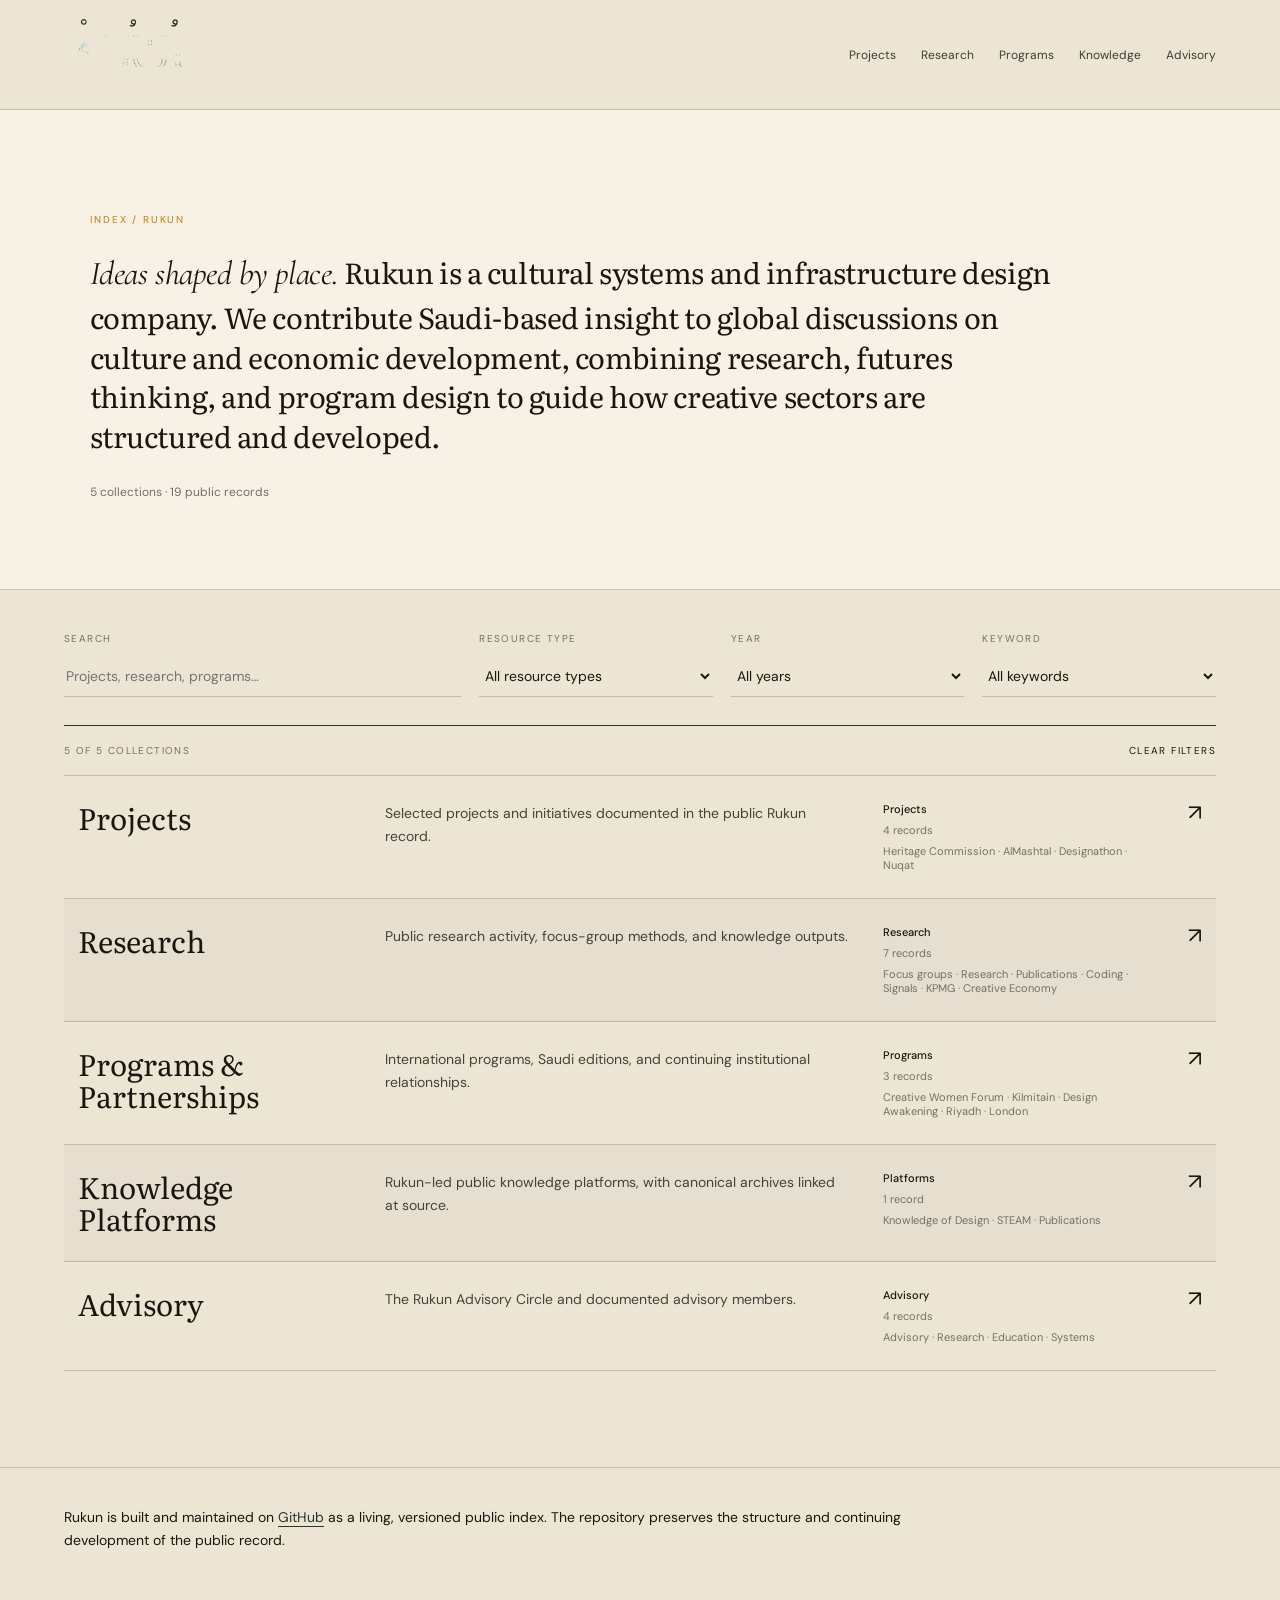
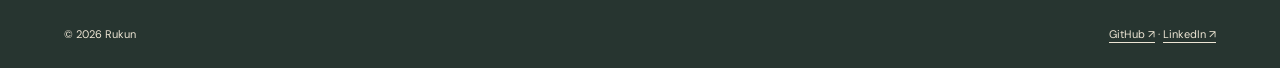
==== index.html @ ff879c49 "Restore Rukun logo and move forest accent to footer" ====
<!doctype html>
<html lang="en">
<head>
<meta charset="utf-8"><meta name="viewport" content="width=device-width,initial-scale=1">
<meta name="description" content="Rukun public index for projects, research, programs, knowledge platforms, advisory records, and institutional provenance.">
<title>Index — Rukun</title>
<link rel="stylesheet" href="styles.css?v=12">
</head>
<body class="site rukun-home">

<header class="site-nav">
  <a class="site-id" href="index.html" aria-label="Rukun"><img class="rukun-logo" src="assets/rukun-logo-clean.png?v=12" alt="Rukun"></a>
<nav>
  <a href="projects.html">Projects</a>
  <a href="research.html">Research</a>
  <a href="programs.html">Programs</a>
  <a href="platforms.html">Knowledge</a>
  <a href="advisory.html">Advisory</a>
</nav>
</header>
<main>
  <section class="rukun-hero">
    <p class="rukun-eyebrow">Index / Rukun</p>
    <p class="rukun-intro"><span class="statement">Ideas shaped by place.</span> Rukun is a cultural systems and infrastructure design company. We contribute Saudi-based insight to global discussions on culture and economic development, combining research, futures thinking, and program design to guide how creative sectors are structured and developed.</p>
    <p class="rukun-meta">5 collections · 19 public records</p>
  </section>

  <section class="rukun-directory" aria-label="Rukun directory">
    <div class="rukun-toolbar">
      <label class="rukun-search">
        <span>Search</span>
        <input id="search" type="search" placeholder="Projects, research, programs…" autocomplete="off">
      </label>
      <label>
        <span>Resource type</span>
        <select id="type"><option value="">All resource types</option></select>
      </label>
      <label>
        <span>Year</span>
        <select id="year"><option value="">All years</option></select>
      </label>
      <label>
        <span>Keyword</span>
        <select id="keyword"><option value="">All keywords</option></select>
      </label>
    </div>

    <div class="rukun-directory-head">
      <p id="resultCount">5 of 5 collections</p>
      <button id="clear" type="button">Clear filters</button>
    </div>

    <div id="list" class="rukun-resource-list"></div>
    <p id="empty" class="rukun-empty" hidden>No collections match those filters.</p>
  </section>

  <section class="rukun-note">
    <p>Rukun is built and maintained on <a href="https://github.com/rukun-sa/Index" target="_blank" rel="noopener">GitHub</a> as a living, versioned public index. The repository preserves the structure and continuing development of the public record.</p>
  </section>
</main>

<footer class="footer">
  <span>© 2026 Rukun</span>
  <span><a href="https://github.com/rukun-sa/Index" target="_blank" rel="noopener">GitHub ↗</a> · <a href="https://www.linkedin.com/company/rukun-sa/" target="_blank" rel="noopener">LinkedIn ↗</a></span>
</footer>
<script src="app.js?v=1"></script>
</body>
</html>
---- styles.css ----
@import url('https://fonts.googleapis.com/css2?family=Cormorant:ital,wght@0,400;1,400&family=DM+Sans:wght@400;500;600&family=Literata:opsz,wght@7..72,400;7..72,500&display=swap');

:root{
  --ink:#1B1511;--parchment:#EDE5D4;--cream:#F7F1E6;--slate:#68737A;
  --forest:#273530;--rose:#B56A63;--saffron:#C98A28;
  --line:rgba(27,21,17,.20);--muted:#756f67;
}
*{box-sizing:border-box}
html{scroll-behavior:smooth}
body{margin:0;background:var(--cream);color:var(--ink);font-family:"DM Sans",Arial,sans-serif;-webkit-font-smoothing:antialiased}
a{color:inherit}
.site{min-height:100vh}
.site-nav{min-height:auto;display:flex;align-items:center;justify-content:space-between;gap:34px;padding:16px clamp(22px,5vw,74px);border-top:0;border-bottom:1px solid var(--line);background:var(--parchment)}
.site-id{display:inline-flex;align-items:center;text-decoration:none;line-height:0}
.rukun-logo{display:block;width:118px;height:auto}
.site-nav nav{margin-left:auto;display:flex;gap:25px;flex-wrap:wrap;justify-content:flex-end}
.site-nav nav a{text-decoration:none;font-size:12px;color:#403a35}
.site-nav nav a:hover{text-decoration:underline;text-underline-offset:4px}
.active-projects .site-nav nav a[href="projects.html"],
.active-research .site-nav nav a[href="research.html"],
.active-programs .site-nav nav a[href="programs.html"],
.active-platforms .site-nav nav a[href="platforms.html"],
.active-advisory .site-nav nav a[href="advisory.html"],
.active-provenance .site-nav nav a[href="provenance.html"]{color:var(--saffron);text-decoration:underline;text-underline-offset:4px}

.frame,.rukun-home main{max-width:1600px;margin:0 auto}
.rukun-hero{padding:clamp(64px,8vw,120px) clamp(22px,7vw,108px) clamp(58px,7vw,92px);border-bottom:1px solid rgba(39,53,48,.24);background:var(--cream)}
.rukun-eyebrow,.eyebrow{margin:0 0 25px;font-size:10px;text-transform:uppercase;letter-spacing:.18em;font-weight:500;color:var(--saffron)}
.rukun-intro{max-width:980px;margin:0 0 28px;font-family:"Literata",Georgia,serif;font-size:clamp(21px,2.25vw,31px);line-height:1.38;letter-spacing:-.015em}
.statement{font-family:"Cormorant",Georgia,serif;font-style:italic;font-size:1.16em}
.rukun-meta{margin:0;color:var(--muted);font-size:12px}

.rukun-directory{padding:34px clamp(22px,5vw,74px) 96px;background:var(--parchment)}
.rukun-toolbar{display:grid;grid-template-columns:1.7fr repeat(3,1fr);gap:18px;padding:8px 0 28px;border-bottom:1px solid var(--forest)}
.rukun-toolbar label{display:flex;flex-direction:column;gap:10px}
.rukun-toolbar span,.rukun-directory-head{font-size:10px;text-transform:uppercase;letter-spacing:.14em;color:var(--muted)}
input,select{width:100%;min-height:42px;border:0;border-bottom:1px solid var(--line);background:transparent;padding:0 2px;color:var(--ink);font:inherit;font-size:14px;outline:none}
.rukun-directory-head{display:flex;justify-content:space-between;align-items:center;padding:18px 0}
.rukun-directory-head p{margin:0}
#clear{border:0;background:none;padding:0;font:inherit;font-size:10px;text-transform:uppercase;letter-spacing:.14em;cursor:pointer;color:var(--ink)}
.rukun-resource-list{border-top:1px solid var(--line)}
.rukun-resource{display:grid;grid-template-columns:minmax(190px,1fr) minmax(310px,1.7fr) minmax(190px,.9fr) 40px;gap:34px;align-items:start;padding:26px 14px;border-bottom:1px solid var(--line);transition:background .18s ease}
.rukun-resource:nth-child(even){background:rgba(104,115,122,.055)}
.rukun-resource:hover{background:rgba(181,106,99,.055)}
.rukun-resource h2{margin:0;font-family:"Literata",Georgia,serif;font-weight:400;font-size:clamp(25px,2.3vw,35px);line-height:1.08}
.rukun-description{margin:0;font-size:14px;line-height:1.62;color:#47413c}
.rukun-taxonomy{display:flex;flex-direction:column;gap:7px;font-size:11px;color:var(--muted)}
.rukun-taxonomy strong{font-weight:500;color:var(--ink)}
.rukun-visit{justify-self:end;text-decoration:none;font-size:22px;line-height:1}
.rukun-visit:hover{color:var(--rose)}
.rukun-empty{padding:56px 0;color:var(--muted)}
.rukun-note{padding:38px clamp(22px,5vw,74px) 48px;border-top:1px solid var(--line);background:var(--parchment);color:var(--ink)}
.rukun-note p{max-width:880px;margin:0;font-size:14px;line-height:1.65}
.rukun-note a,.footer a,.text-link{ text-underline-offset:4px }
.rukun-note a{color:var(--forest)}
.footer a:hover{color:var(--saffron)}

.data-head{padding:29px clamp(22px,5vw,74px) 31px;border-top:0;border-bottom:1px solid rgba(39,53,48,.24);display:grid;grid-template-columns:minmax(150px,.35fr) minmax(0,1fr);gap:34px;align-items:start;background:var(--parchment)}
.page-name{margin:0;font-family:"Literata",Georgia,serif;font-size:28px;color:var(--forest)}
.data-head>p:last-child{margin:3px 0 0;max-width:780px;color:#514b45;font-size:14px;line-height:1.6}

.record-list{padding:0 clamp(22px,5vw,74px) 72px}
.record{display:grid;grid-template-columns:minmax(260px,.9fr) minmax(320px,1.45fr) minmax(180px,.65fr);gap:42px;align-items:start;padding:38px 0;border-bottom:1px solid var(--line)}
.record h2{font-family:"Literata",Georgia,serif;font-weight:400;font-size:clamp(29px,3vw,44px);line-height:1.08;margin:0}
.lead{font-family:"Cormorant",Georgia,serif;font-size:clamp(21px,1.9vw,28px);line-height:1.25;margin:11px 0 0}
.record-description{margin:0;font-size:14px;line-height:1.7;color:#48423d}
.record-description p{margin:0 0 18px}
.record-meta{display:flex;flex-direction:column;gap:8px;font-size:11px;color:var(--muted)}
.record-meta span{padding-bottom:7px;border-bottom:1px solid rgba(27,21,17,.12)}
.record-meta span:last-child{border-bottom:0}
.text-link{display:inline-flex;margin-top:4px;font-size:12px}
.release-note{padding:0 clamp(22px,5vw,74px) 76px}
.release-note p{max-width:860px;margin:0;padding:18px 20px;border-left:3px solid var(--rose);background:var(--parchment);font-size:13px;line-height:1.65}
.section-intro{padding:45px clamp(22px,5vw,74px) 36px;border-bottom:1px solid var(--line)}
.large-copy{max-width:920px;margin:0;font-family:"Literata",Georgia,serif;font-size:clamp(21px,2.2vw,30px);line-height:1.42}
.provenance-section{display:grid;grid-template-columns:minmax(260px,.8fr) minmax(0,1.35fr);gap:60px;padding:48px clamp(22px,5vw,74px) 64px;border-bottom:1px solid var(--line)}
.provenance-section h2{font-family:"Literata",Georgia,serif;font-weight:400;font-size:clamp(30px,3.5vw,50px);line-height:1.08;margin:0}
.provenance-section>p,.provenance-section>div:last-child{max-width:880px;margin:0;font-size:14px;line-height:1.75;color:#48423d}
.provenance-list p{margin:0 0 22px}.provenance-list p:last-child{margin-bottom:0}
.provenance-list strong{color:var(--ink);font-weight:600}
.footer{display:flex;justify-content:space-between;gap:20px;flex-wrap:wrap;padding:27px clamp(22px,5vw,74px);border-top:0;font-size:11px;color:var(--parchment);background:var(--forest)}

@media(max-width:1050px){
  .rukun-toolbar{grid-template-columns:1.6fr 1fr}
  .rukun-resource{grid-template-columns:1fr 1.5fr 36px}
  .rukun-taxonomy{grid-column:1/3;flex-direction:row;flex-wrap:wrap;gap:7px 18px}
  .rukun-visit{grid-column:3;grid-row:1}
  .record{grid-template-columns:1fr 1.3fr}.record-meta{grid-column:1/3;flex-direction:row;flex-wrap:wrap;gap:8px 18px}
}
@media(max-width:700px){
  .rukun-logo{width:106px}
  .site-nav{display:block;padding:14px 22px 15px}.site-nav nav{display:flex;margin-top:13px;margin-left:0;gap:10px 16px}
  .rukun-hero{padding:48px 22px 50px}.rukun-intro{font-size:22px}
  .rukun-directory{padding:28px 22px 68px}.rukun-toolbar{grid-template-columns:1fr}
  .rukun-resource{grid-template-columns:1fr 32px;gap:14px}.rukun-description,.rukun-taxonomy{grid-column:1/3}.rukun-visit{grid-column:2;grid-row:1}
  .data-head{grid-template-columns:1fr;gap:8px;padding:24px 22px}
  .record-list{padding:0 22px 56px}.record{grid-template-columns:1fr;gap:18px;padding:32px 0}.record-meta{grid-column:auto;flex-direction:row;flex-wrap:wrap}
  .release-note{padding:0 22px 56px}.section-intro{padding:36px 22px 32px}
  .provenance-section{grid-template-columns:1fr;gap:22px;padding:38px 22px 50px}
  .footer{padding:24px 22px;flex-direction:column}
  .rukun-note{padding:38px 22px 54px}
}
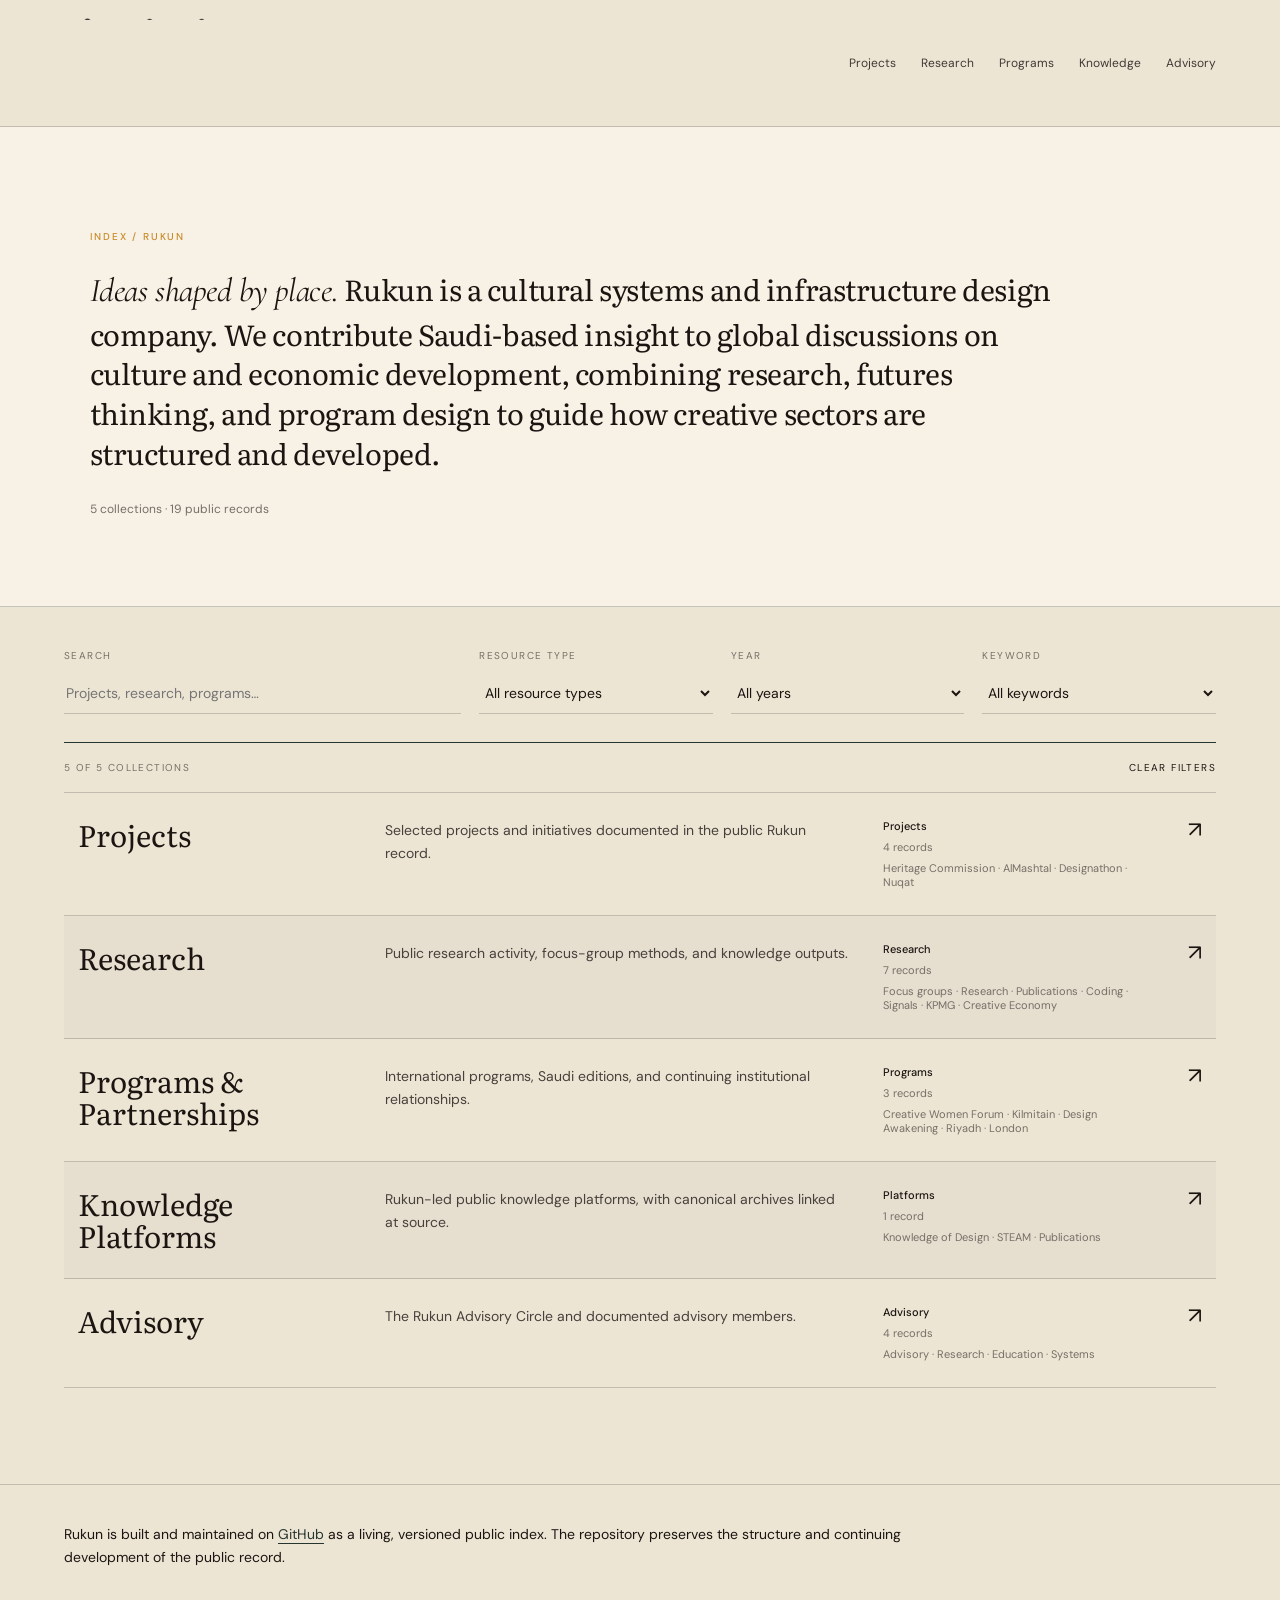
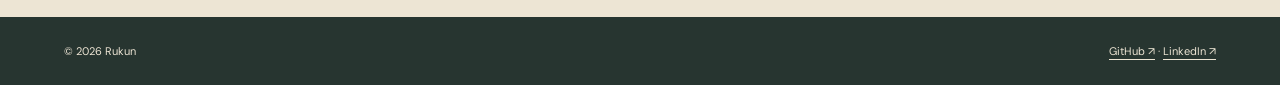
==== commit 1dbc5548: "Use verified Rukun logo and update public links and advisory profiles" ====
--- a/index.html
+++ b/index.html
@@ -4,12 +4,12 @@
 <meta charset="utf-8"><meta name="viewport" content="width=device-width,initial-scale=1">
 <meta name="description" content="Rukun public index for projects, research, programs, knowledge platforms, advisory records, and institutional provenance.">
 <title>Index — Rukun</title>
-<link rel="stylesheet" href="styles.css?v=12">
+<link rel="stylesheet" href="styles.css?v=13">
 </head>
 <body class="site rukun-home">
 
 <header class="site-nav">
-  <a class="site-id" href="index.html" aria-label="Rukun"><img class="rukun-logo" src="assets/rukun-logo-clean.png?v=12" alt="Rukun"></a>
+  <a class="site-id" href="index.html" aria-label="Rukun"><img class="rukun-logo" src="assets/rukun-logo-web-original.png?v=13" alt="Rukun"></a>
 <nav>
   <a href="projects.html">Projects</a>
   <a href="research.html">Research</a>
--- a/styles.css
+++ b/styles.css
@@ -12,7 +12,7 @@
 .site{min-height:100vh}
 .site-nav{min-height:auto;display:flex;align-items:center;justify-content:space-between;gap:34px;padding:16px clamp(22px,5vw,74px);border-top:0;border-bottom:1px solid var(--line);background:var(--parchment)}
 .site-id{display:inline-flex;align-items:center;text-decoration:none;line-height:0}
-.rukun-logo{display:block;width:118px;height:auto}
+.rukun-logo{display:block;width:145px;height:auto;max-width:none}
 .site-nav nav{margin-left:auto;display:flex;gap:25px;flex-wrap:wrap;justify-content:flex-end}
 .site-nav nav a{text-decoration:none;font-size:12px;color:#403a35}
 .site-nav nav a:hover{text-decoration:underline;text-underline-offset:4px}
@@ -88,7 +88,7 @@
   .record{grid-template-columns:1fr 1.3fr}.record-meta{grid-column:1/3;flex-direction:row;flex-wrap:wrap;gap:8px 18px}
 }
 @media(max-width:700px){
-  .rukun-logo{width:106px}
+  .rukun-logo{width:128px;height:auto}
   .site-nav{display:block;padding:14px 22px 15px}.site-nav nav{display:flex;margin-top:13px;margin-left:0;gap:10px 16px}
   .rukun-hero{padding:48px 22px 50px}.rukun-intro{font-size:22px}
   .rukun-directory{padding:28px 22px 68px}.rukun-toolbar{grid-template-columns:1fr}
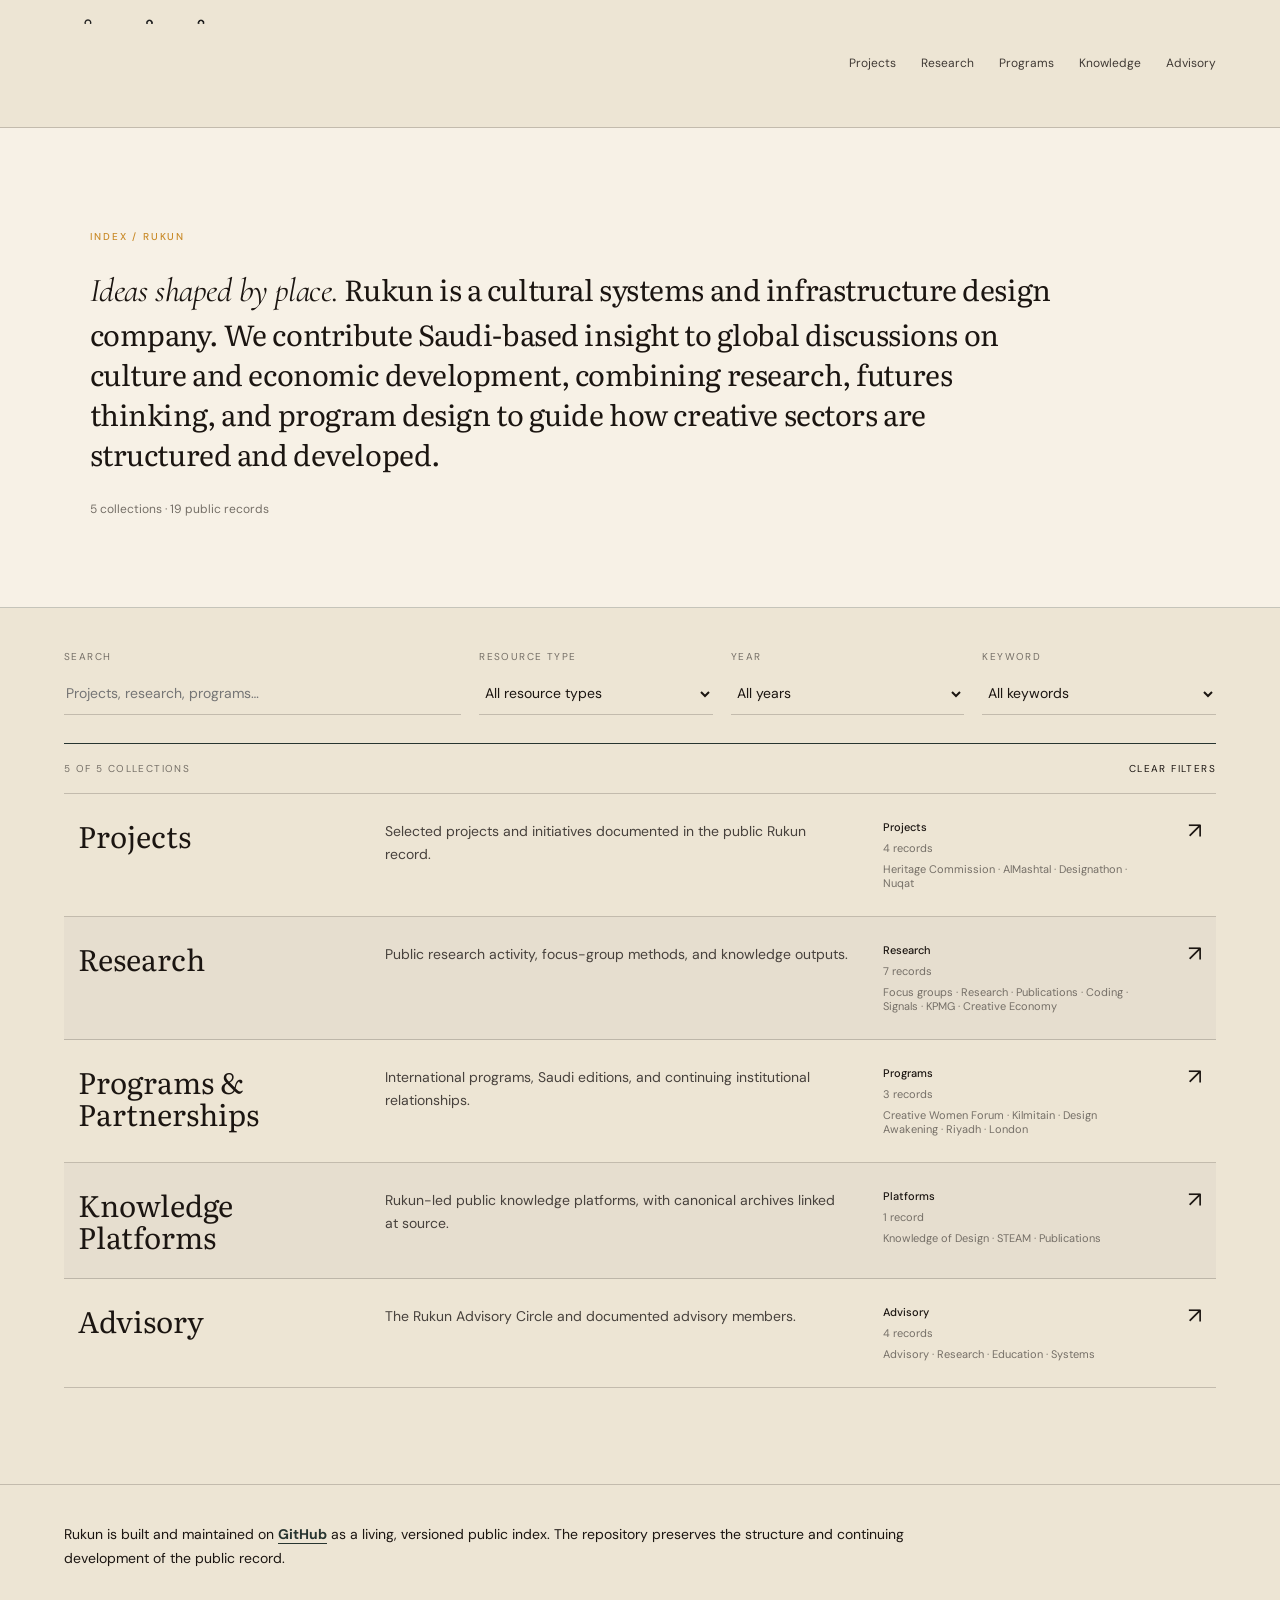
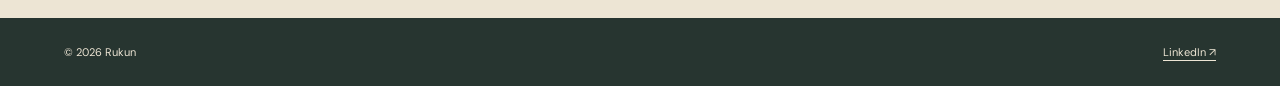
==== commit fa71e419: "Fix logo from Illustrator source and clean site copy" ====
--- a/index.html
+++ b/index.html
@@ -4,12 +4,12 @@
 <meta charset="utf-8"><meta name="viewport" content="width=device-width,initial-scale=1">
 <meta name="description" content="Rukun public index for projects, research, programs, knowledge platforms, advisory records, and institutional provenance.">
 <title>Index — Rukun</title>
-<link rel="stylesheet" href="styles.css?v=13">
+<link rel="stylesheet" href="styles.css?v=14">
 </head>
 <body class="site rukun-home">
 
 <header class="site-nav">
-  <a class="site-id" href="index.html" aria-label="Rukun"><img class="rukun-logo" src="assets/rukun-logo-web-original.png?v=13" alt="Rukun"></a>
+  <a class="site-id" href="index.html" aria-label="Rukun"><img class="rukun-logo" src="assets/rukun-logo-from-ai.png?v=14" alt="Rukun"></a>
 <nav>
   <a href="projects.html">Projects</a>
   <a href="research.html">Research</a>
@@ -55,13 +55,13 @@
   </section>
 
   <section class="rukun-note">
-    <p>Rukun is built and maintained on <a href="https://github.com/rukun-sa/Index" target="_blank" rel="noopener">GitHub</a> as a living, versioned public index. The repository preserves the structure and continuing development of the public record.</p>
+    <p>Rukun is built and maintained on <a href="https://github.com/rukun-sa/Index" target="_blank" rel="noopener"><strong>GitHub</strong></a> as a living, versioned public index. The repository preserves the structure and continuing development of the public record.</p>
   </section>
 </main>
 
 <footer class="footer">
   <span>© 2026 Rukun</span>
-  <span><a href="https://github.com/rukun-sa/Index" target="_blank" rel="noopener">GitHub ↗</a> · <a href="https://www.linkedin.com/company/rukun-sa/" target="_blank" rel="noopener">LinkedIn ↗</a></span>
+  <span><a href="https://www.linkedin.com/company/rukun-sa/" target="_blank" rel="noopener">LinkedIn ↗</a></span>
 </footer>
 <script src="app.js?v=1"></script>
 </body>
--- a/styles.css
+++ b/styles.css
@@ -88,7 +88,7 @@
   .record{grid-template-columns:1fr 1.3fr}.record-meta{grid-column:1/3;flex-direction:row;flex-wrap:wrap;gap:8px 18px}
 }
 @media(max-width:700px){
-  .rukun-logo{width:128px;height:auto}
+  .rukun-logo{width:132px;height:auto}
   .site-nav{display:block;padding:14px 22px 15px}.site-nav nav{display:flex;margin-top:13px;margin-left:0;gap:10px 16px}
   .rukun-hero{padding:48px 22px 50px}.rukun-intro{font-size:22px}
   .rukun-directory{padding:28px 22px 68px}.rukun-toolbar{grid-template-columns:1fr}
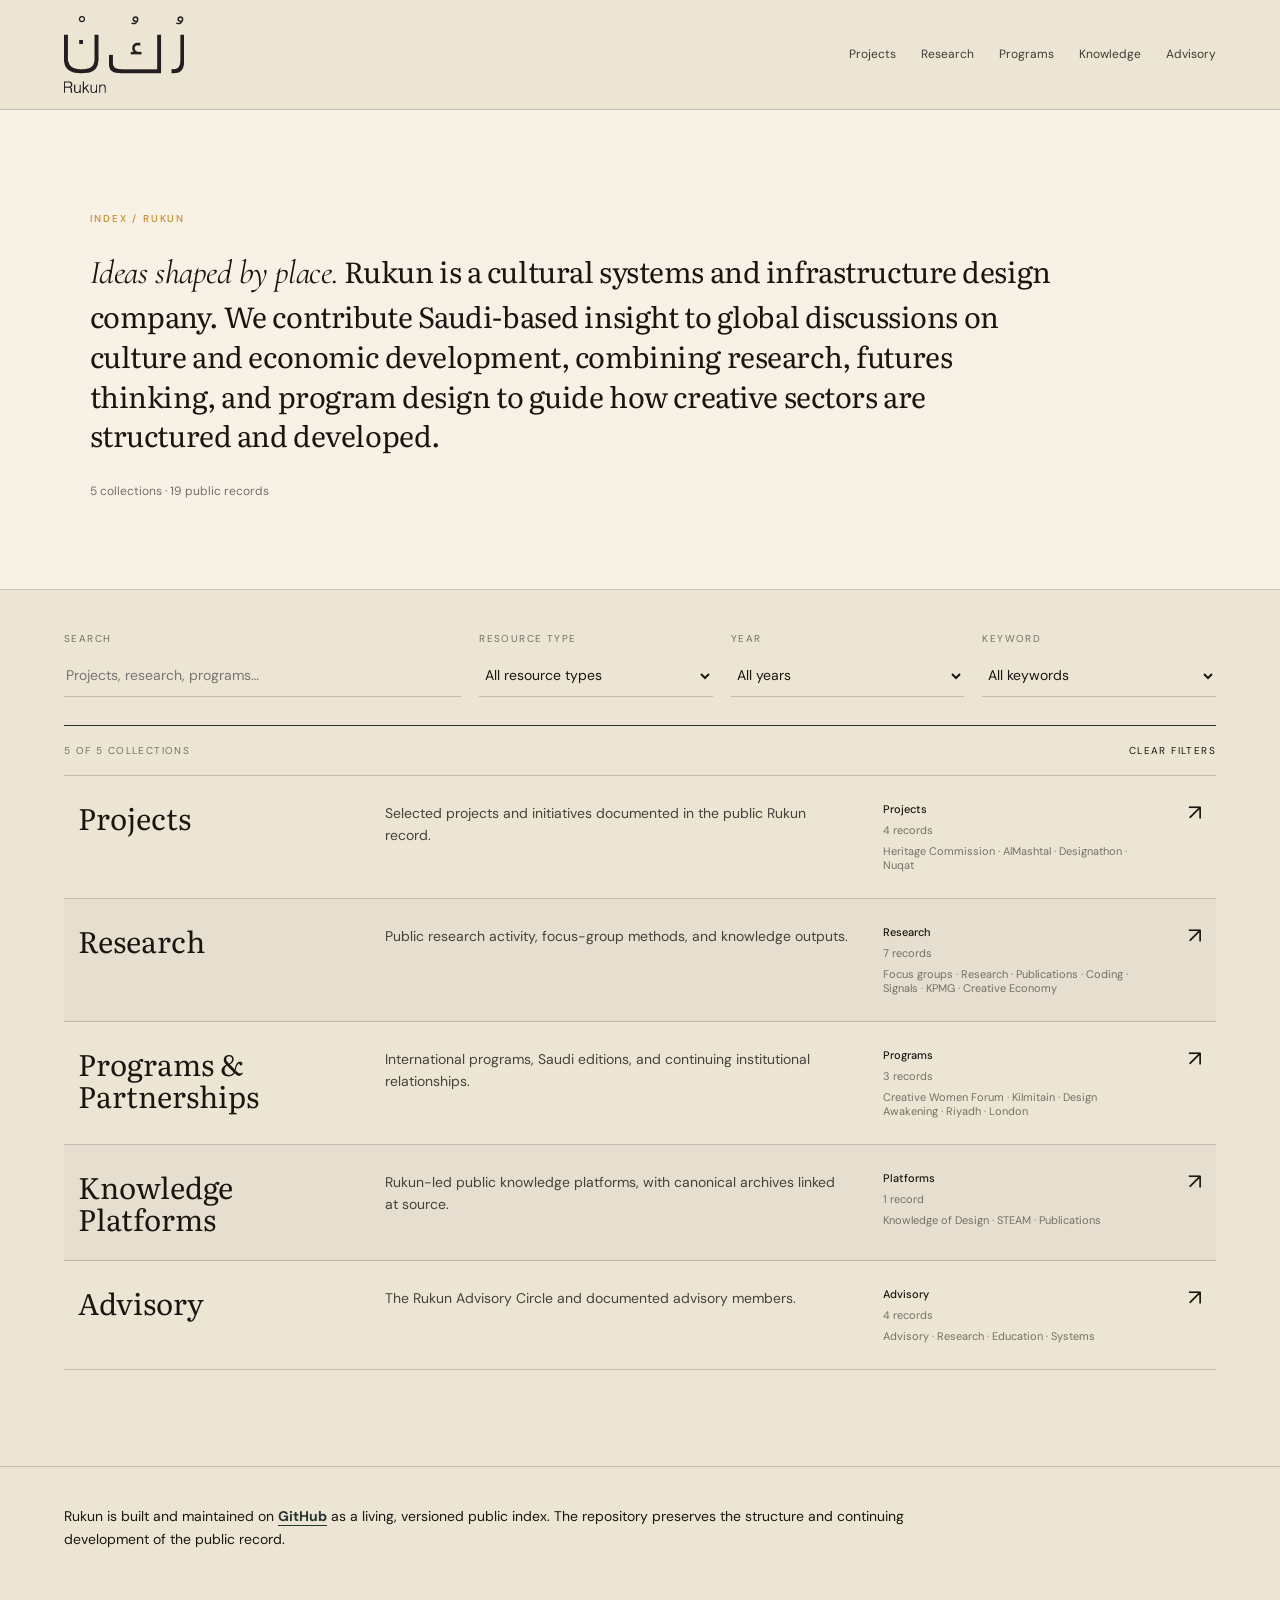
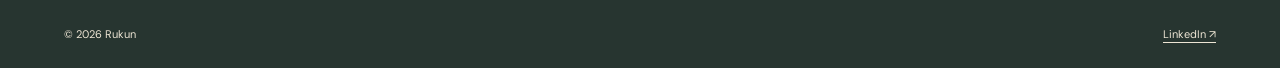
==== commit e0fd9efc: "Use user-provided Rukun logo asset" ====
--- a/index.html
+++ b/index.html
@@ -4,12 +4,12 @@
 <meta charset="utf-8"><meta name="viewport" content="width=device-width,initial-scale=1">
 <meta name="description" content="Rukun public index for projects, research, programs, knowledge platforms, advisory records, and institutional provenance.">
 <title>Index — Rukun</title>
-<link rel="stylesheet" href="styles.css?v=14">
+<link rel="stylesheet" href="styles.css?v=15">
 </head>
 <body class="site rukun-home">
 
 <header class="site-nav">
-  <a class="site-id" href="index.html" aria-label="Rukun"><img class="rukun-logo" src="assets/rukun-logo-from-ai.png?v=14" alt="Rukun"></a>
+  <a class="site-id" href="index.html" aria-label="Rukun"><img class="rukun-logo" src="assets/rukun-logo-user.png?v=15" alt="Rukun"></a>
 <nav>
   <a href="projects.html">Projects</a>
   <a href="research.html">Research</a>
--- a/styles.css
+++ b/styles.css
@@ -12,7 +12,7 @@
 .site{min-height:100vh}
 .site-nav{min-height:auto;display:flex;align-items:center;justify-content:space-between;gap:34px;padding:16px clamp(22px,5vw,74px);border-top:0;border-bottom:1px solid var(--line);background:var(--parchment)}
 .site-id{display:inline-flex;align-items:center;text-decoration:none;line-height:0}
-.rukun-logo{display:block;width:145px;height:auto;max-width:none}
+.rukun-logo{display:block;width:120px;height:auto;max-width:100%}
 .site-nav nav{margin-left:auto;display:flex;gap:25px;flex-wrap:wrap;justify-content:flex-end}
 .site-nav nav a{text-decoration:none;font-size:12px;color:#403a35}
 .site-nav nav a:hover{text-decoration:underline;text-underline-offset:4px}
@@ -88,7 +88,7 @@
   .record{grid-template-columns:1fr 1.3fr}.record-meta{grid-column:1/3;flex-direction:row;flex-wrap:wrap;gap:8px 18px}
 }
 @media(max-width:700px){
-  .rukun-logo{width:132px;height:auto}
+  .rukun-logo{width:108px;height:auto;max-width:100%}
   .site-nav{display:block;padding:14px 22px 15px}.site-nav nav{display:flex;margin-top:13px;margin-left:0;gap:10px 16px}
   .rukun-hero{padding:48px 22px 50px}.rukun-intro{font-size:22px}
   .rukun-directory{padding:28px 22px 68px}.rukun-toolbar{grid-template-columns:1fr}
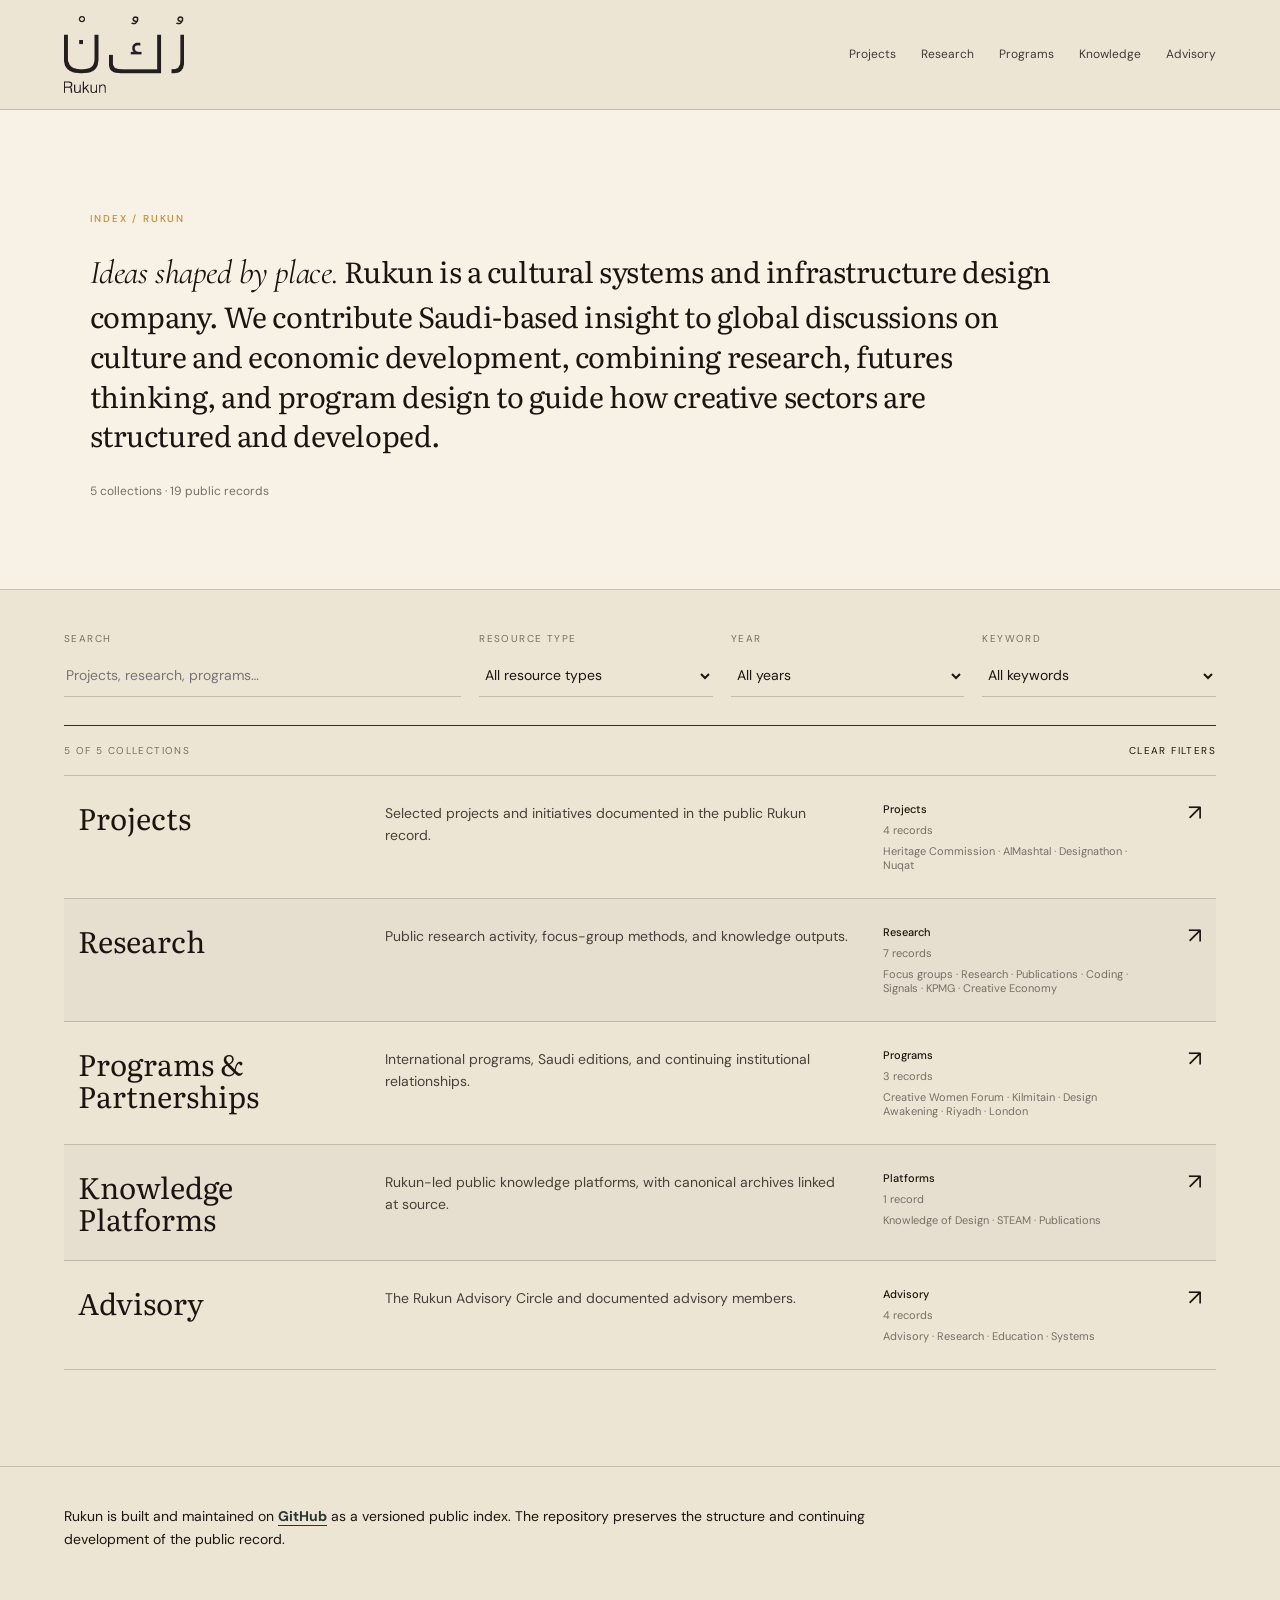
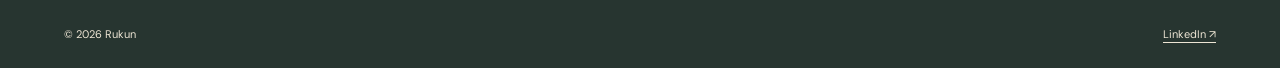
==== commit aa477f05: "Remove 'living' from index copy" ====
--- a/index.html
+++ b/index.html
@@ -55,7 +55,7 @@
   </section>
 
   <section class="rukun-note">
-    <p>Rukun is built and maintained on <a href="https://github.com/rukun-sa/Index" target="_blank" rel="noopener"><strong>GitHub</strong></a> as a living, versioned public index. The repository preserves the structure and continuing development of the public record.</p>
+    <p>Rukun is built and maintained on <a href="https://github.com/rukun-sa/Index" target="_blank" rel="noopener"><strong>GitHub</strong></a> as a versioned public index. The repository preserves the structure and continuing development of the public record.</p>
   </section>
 </main>
 
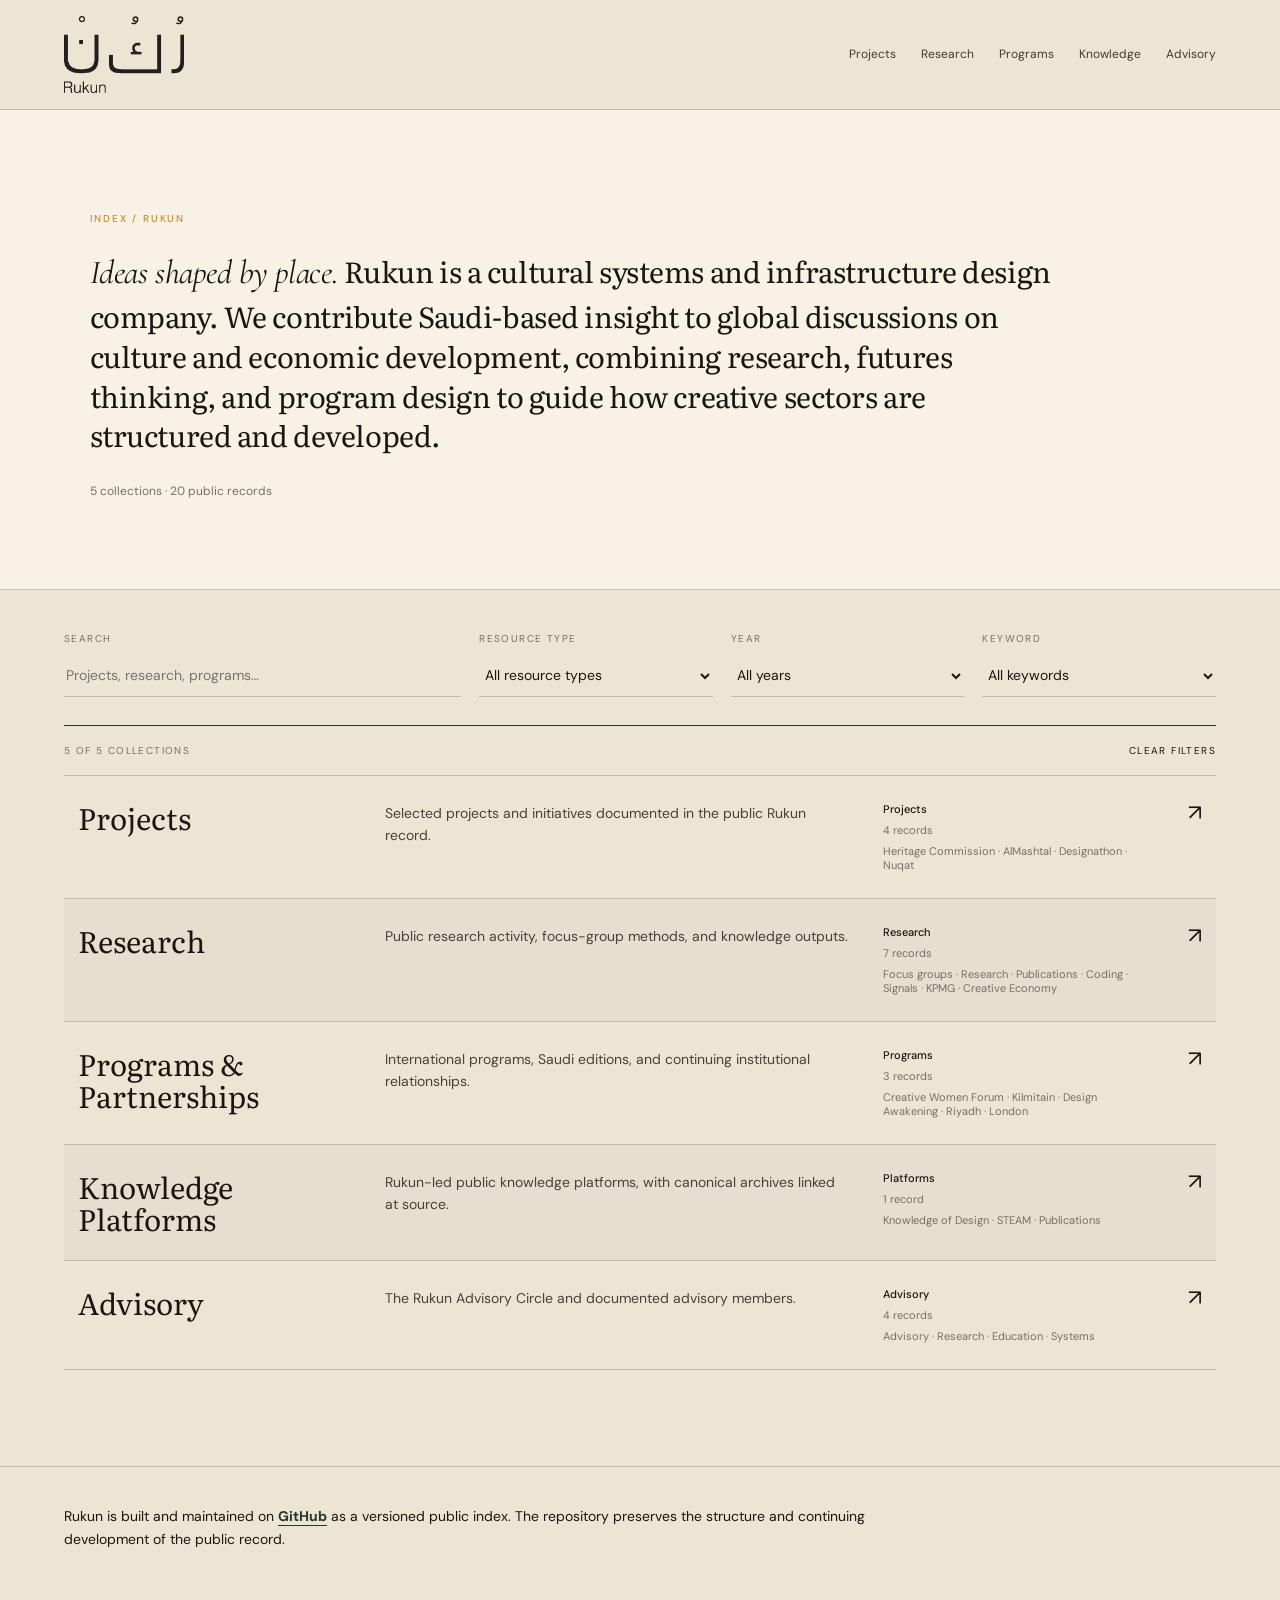
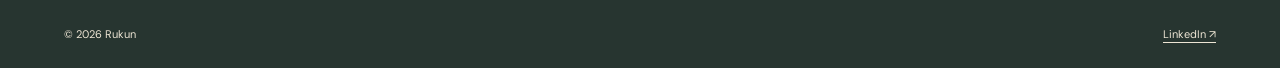
==== commit 513a6c48: "Update public record count" ====
--- a/index.html
+++ b/index.html
@@ -22,7 +22,7 @@
   <section class="rukun-hero">
     <p class="rukun-eyebrow">Index / Rukun</p>
     <p class="rukun-intro"><span class="statement">Ideas shaped by place.</span> Rukun is a cultural systems and infrastructure design company. We contribute Saudi-based insight to global discussions on culture and economic development, combining research, futures thinking, and program design to guide how creative sectors are structured and developed.</p>
-    <p class="rukun-meta">5 collections · 19 public records</p>
+    <p class="rukun-meta">5 collections · 20 public records</p>
   </section>
 
   <section class="rukun-directory" aria-label="Rukun directory">
@@ -63,6 +63,6 @@
   <span>© 2026 Rukun</span>
   <span><a href="https://www.linkedin.com/company/rukun-sa/" target="_blank" rel="noopener">LinkedIn ↗</a></span>
 </footer>
-<script src="app.js?v=1"></script>
+<script src="app.js?v=2"></script>
 </body>
 </html>
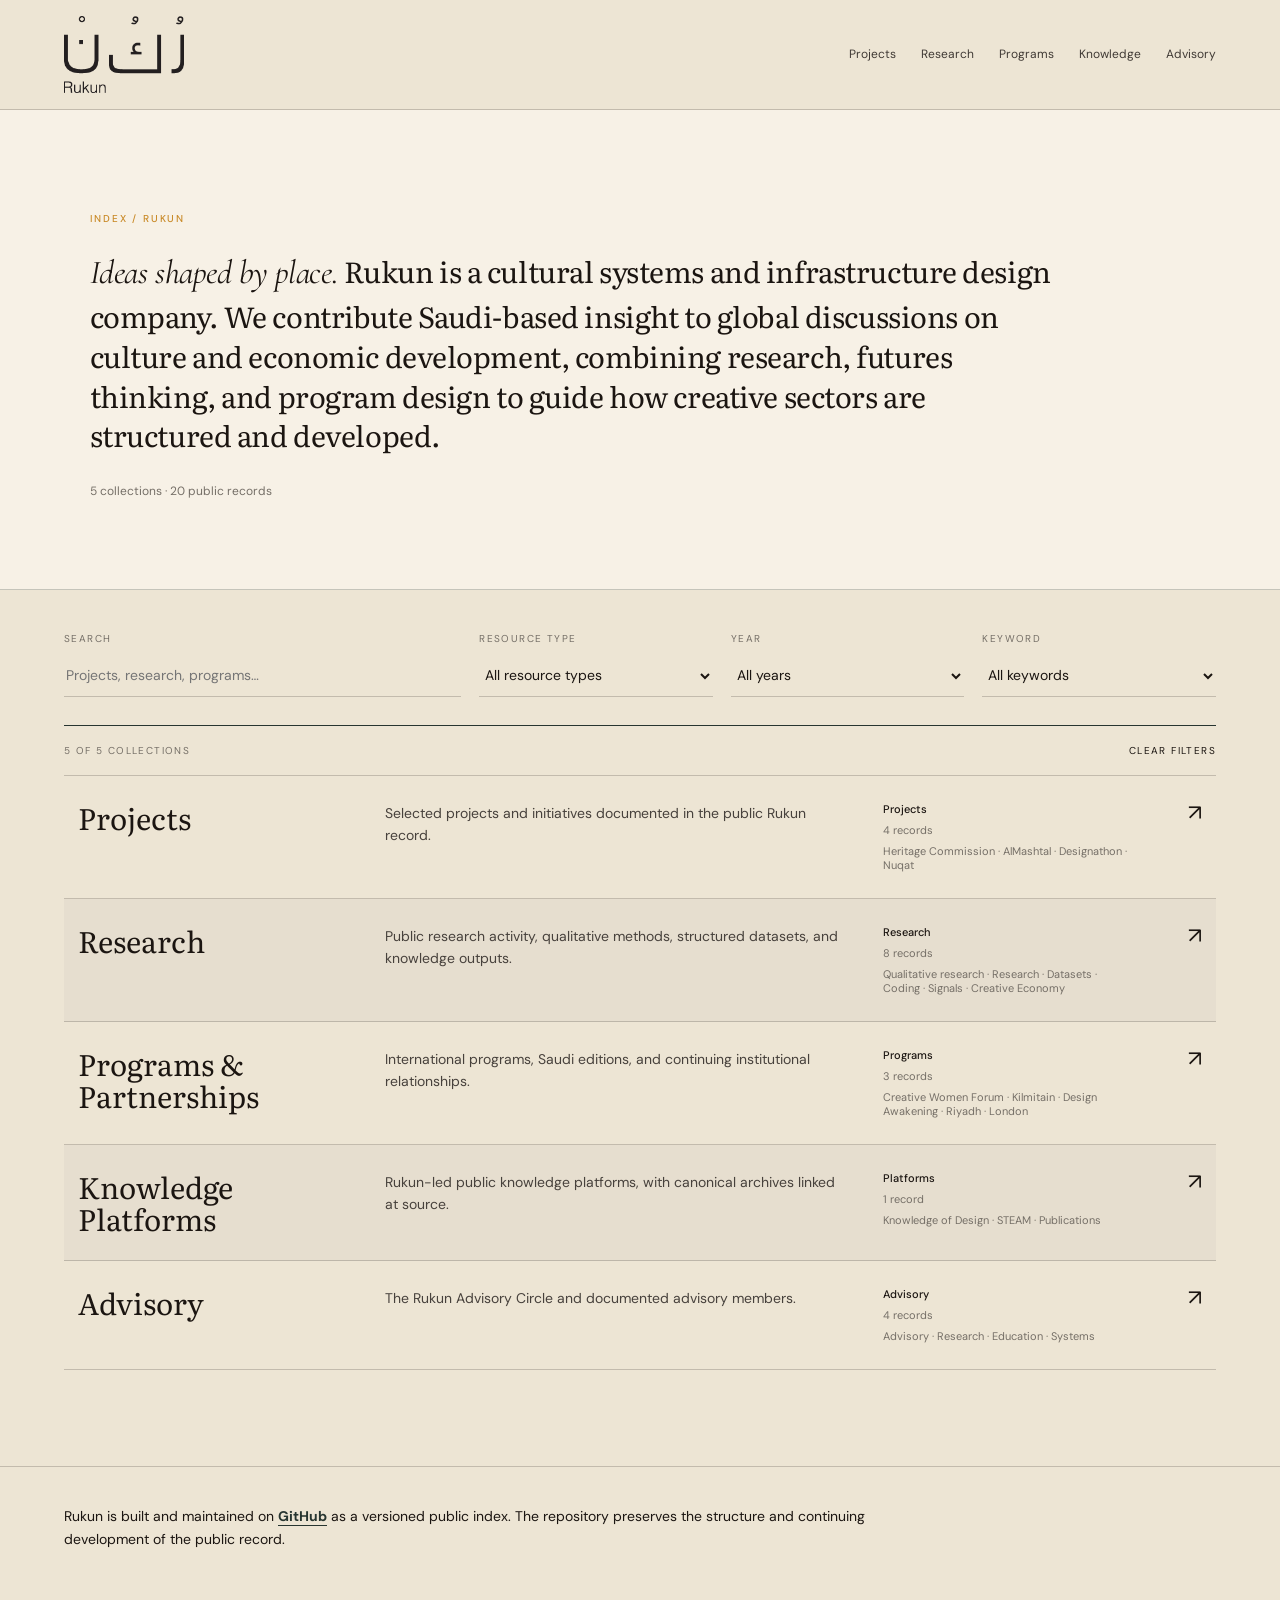
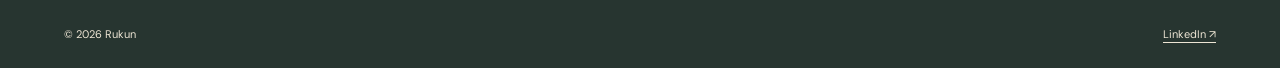
==== commit cb05338a: "Set Rukun social link preview title" ====
--- a/index.html
+++ b/index.html
@@ -2,8 +2,18 @@
 <html lang="en">
 <head>
 <meta charset="utf-8"><meta name="viewport" content="width=device-width,initial-scale=1">
-<meta name="description" content="Rukun public index for projects, research, programs, knowledge platforms, advisory records, and institutional provenance.">
-<title>Index — Rukun</title>
+<meta name="description" content="Rukun is a cultural systems and infrastructure design company working across research, futures thinking, programs, and creative-sector development.">
+<title>Rukun</title>
+<link rel="canonical" href="https://rukun-sa.github.io/Index/">
+<meta property="og:type" content="website">
+<meta property="og:title" content="Rukun">
+<meta property="og:description" content="Rukun is a cultural systems and infrastructure design company working across research, futures thinking, programs, and creative-sector development.">
+<meta property="og:url" content="https://rukun-sa.github.io/Index/">
+<meta property="og:site_name" content="Rukun">
+<meta name="twitter:card" content="summary">
+<meta name="twitter:title" content="Rukun">
+<meta name="twitter:description" content="Rukun is a cultural systems and infrastructure design company working across research, futures thinking, programs, and creative-sector development.">
+
 <link rel="stylesheet" href="styles.css?v=15">
 </head>
 <body class="site rukun-home">
--- a/styles.css
+++ b/styles.css
@@ -99,4 +99,33 @@
   .provenance-section{grid-template-columns:1fr;gap:22px;padding:38px 22px 50px}
   .footer{padding:24px 22px;flex-direction:column}
   .rukun-note{padding:38px 22px 54px}
-}+}
+
+/* Creative Enterprise Frictions */
+.friction-intro{padding:34px clamp(22px,5vw,74px) 10px}
+.friction-intro p{max-width:840px;margin:0;font-size:14px;line-height:1.7;color:#48423d}
+.friction-directory{padding:22px clamp(22px,5vw,74px) 70px}
+.friction-toolbar{display:grid;grid-template-columns:minmax(280px,1.6fr) minmax(180px,.7fr);gap:20px;padding:8px 0 28px;border-bottom:1px solid var(--forest)}
+.friction-toolbar label{display:flex;flex-direction:column;gap:10px}
+.friction-toolbar label>span{font-size:10px;text-transform:uppercase;letter-spacing:.14em;color:var(--muted)}
+.friction-head,.friction-row{display:grid;grid-template-columns:minmax(190px,.9fr) minmax(150px,.6fr) minmax(160px,.7fr) minmax(300px,1.8fr);gap:28px}
+.friction-head{padding:18px 0 14px;border-bottom:1px solid var(--line);font-size:10px;text-transform:uppercase;letter-spacing:.14em;color:var(--muted)}
+.friction-row{align-items:start;padding:25px 0;border-bottom:1px solid var(--line)}
+.friction-row:nth-child(even){background:rgba(104,115,122,.035)}
+.friction-row h2{margin:0;font-family:"Literata",Georgia,serif;font-size:22px;font-weight:400;line-height:1.2}
+.friction-row p{margin:0;font-size:13px;line-height:1.62;color:#48423d}
+.friction-row .friction-stage,.friction-row .friction-area{font-size:11px;line-height:1.5;color:var(--muted)}
+.friction-row[hidden]{display:none}
+@media(max-width:900px){
+  .friction-head{display:none}
+  .friction-row{grid-template-columns:1fr 1fr;gap:10px 24px}
+  .friction-row h2{grid-column:1/3}
+  .friction-row>p:last-child{grid-column:1/3;margin-top:6px}
+}
+@media(max-width:700px){
+  .friction-intro{padding:30px 22px 8px}
+  .friction-directory{padding:18px 22px 54px}
+  .friction-toolbar{grid-template-columns:1fr}
+  .friction-row{grid-template-columns:1fr;gap:8px}
+  .friction-row h2,.friction-row>p:last-child{grid-column:auto}
+}
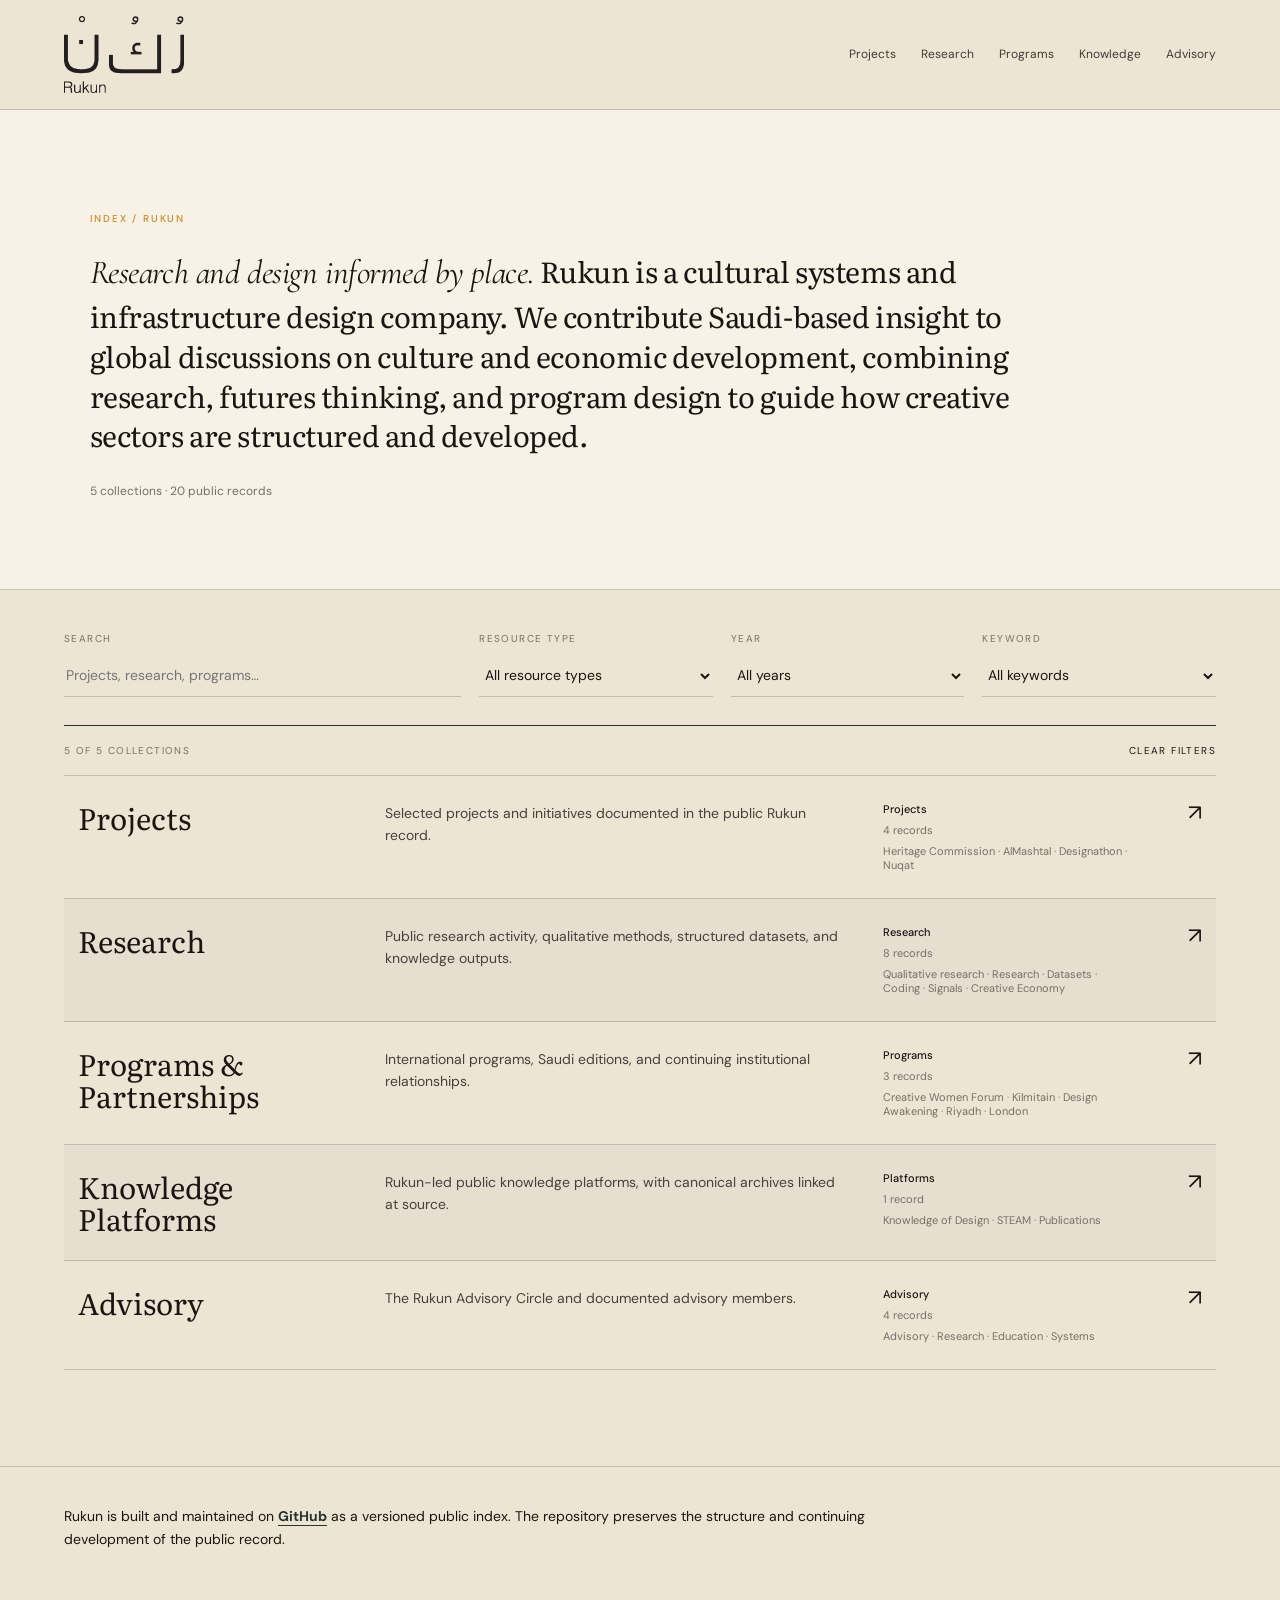
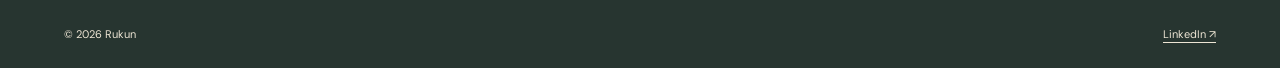
==== commit f1c57c0a: "Apply direct editorial voice across Rukun public research pages" ====
--- a/index.html
+++ b/index.html
@@ -31,7 +31,7 @@
 <main>
   <section class="rukun-hero">
     <p class="rukun-eyebrow">Index / Rukun</p>
-    <p class="rukun-intro"><span class="statement">Ideas shaped by place.</span> Rukun is a cultural systems and infrastructure design company. We contribute Saudi-based insight to global discussions on culture and economic development, combining research, futures thinking, and program design to guide how creative sectors are structured and developed.</p>
+    <p class="rukun-intro"><span class="statement">Research and design informed by place.</span> Rukun is a cultural systems and infrastructure design company. We contribute Saudi-based insight to global discussions on culture and economic development, combining research, futures thinking, and program design to guide how creative sectors are structured and developed.</p>
     <p class="rukun-meta">5 collections · 20 public records</p>
   </section>
 
